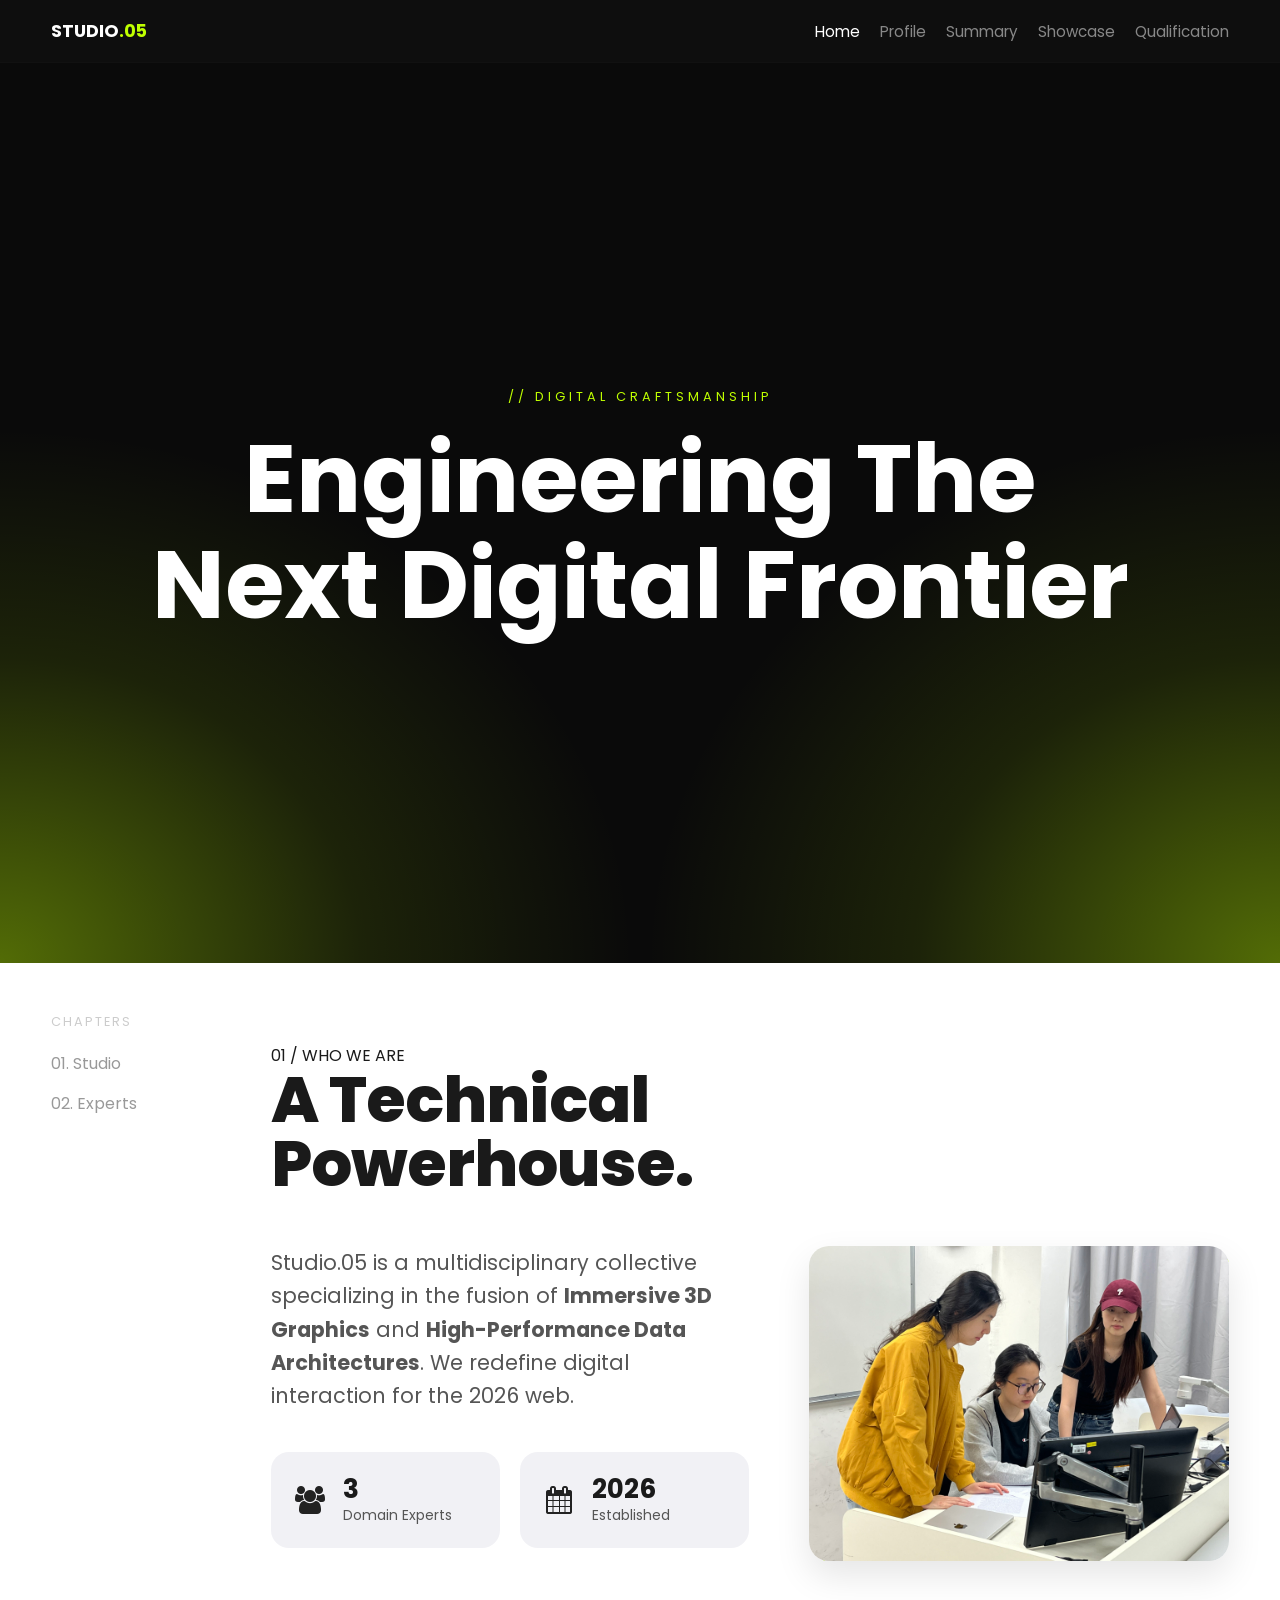
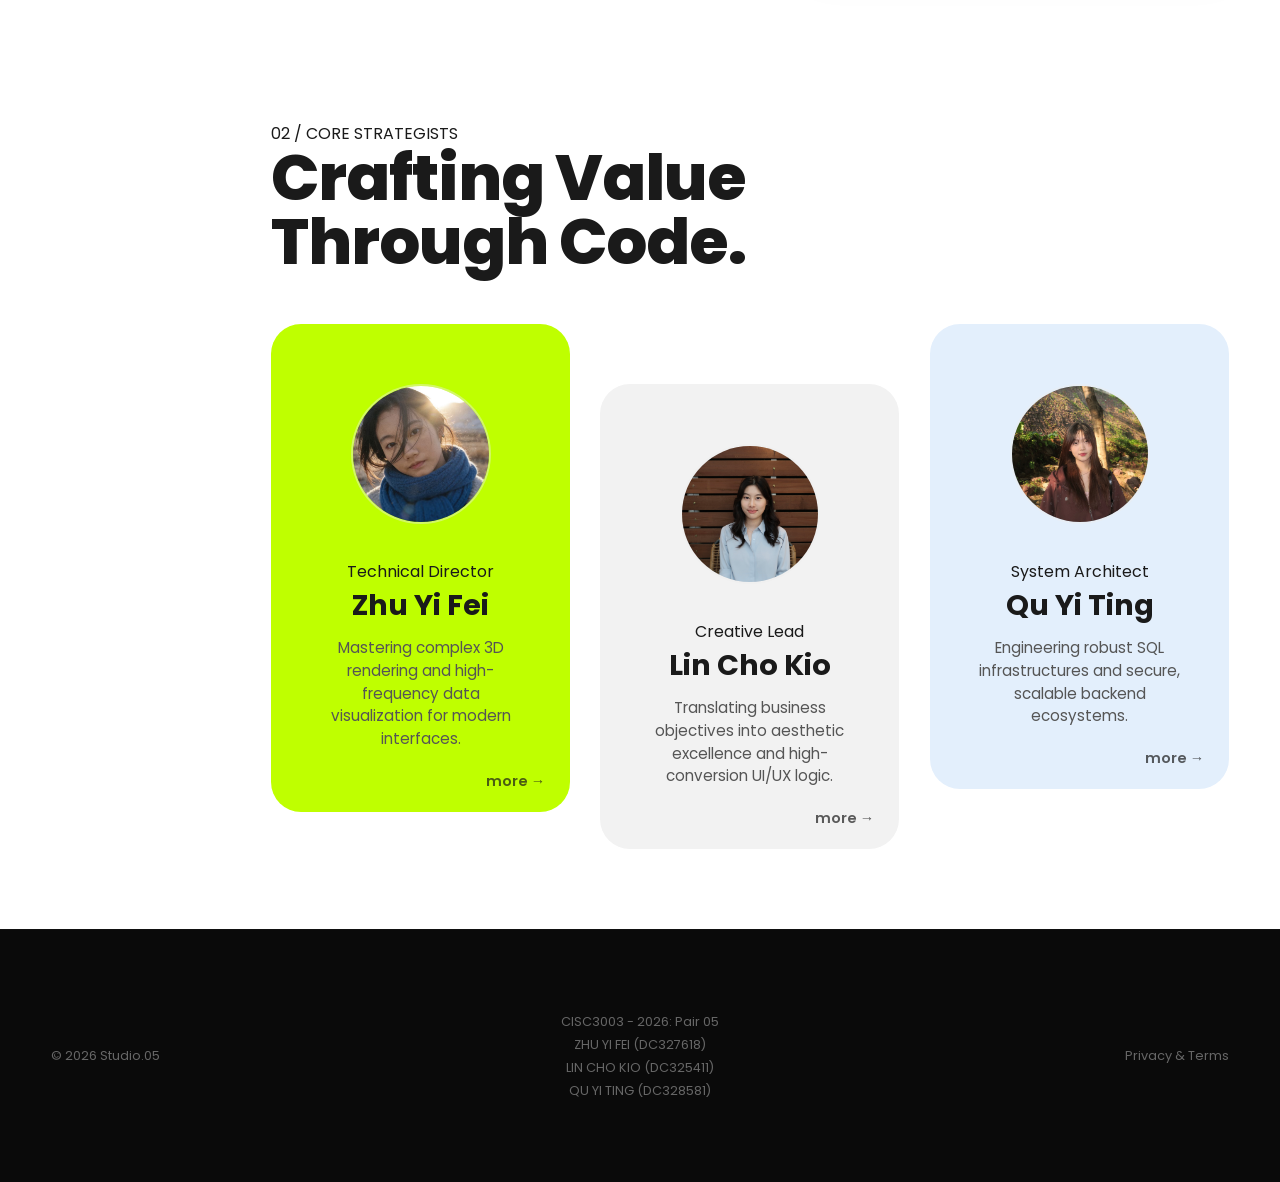
==== index.html @ e357c6e1 "First Commit" ====
<!DOCTYPE html>
<html lang="en">
<head>
    <meta charset="UTF-8">
    <meta name="viewport" content="width=device-width, initial-scale=1.0">
    <title>STUDIO.05 | Elite Web Design & Digital Engineering</title>
    <link rel="stylesheet" href="css/cisc3003-PairAssgn.css">
    <link rel="stylesheet" href="https://cdnjs.cloudflare.com/ajax/libs/font-awesome/4.7.0/css/font-awesome.min.css">
    <link rel="stylesheet" href="https://fonts.googleapis.com/css2?family=Poppins:wght@300;400;600;700&display=swap">

</head>
<body>
    <header class="header">
        <nav class="wrapper navbar">
            <div class="brand">STUDIO<span>.05</span></div>
            <div class="hamburger" id="mobile-menu-btn">
                <span></span>
                <span></span>
                <span></span>
            </div>
            <ul class="nav-links" id="nav-list">
                <li><a href="cisc3003-PairAssgn.html" class="active">Home</a></li>
                <li><a href="cisc3003-PairAssgn-Profile.html">Profile</a></li>
                <li><a href="cisc3003-PairAssgn-Summary.html">Summary</a></li>
                <li><a href="cisc3003-PairAssgn-Showcase.html">Showcase</a></li>
                <li><a href="cisc3003-PairAssgn-Qualification.html">Qualification</a></li>
            </ul>
        </nav>
    </header>

    <main>
        <section class="hero-green">
            <div class="hero-wrapper">
                <span class="tag-line">// DIGITAL CRAFTSMANSHIP</span>
                <h1>Engineering The <br>Next Digital Frontier</h1>
            </div>
        </section>

        <div class="main-layout wrapper">
            <aside class="sidebar">
                <div class="sidebar-sticky">
                    <p class="sidebar-label">CHAPTERS</p>
                    <ul class="nav-wrapper">
                        <div class="track-line">
                            <svg width="100%" height="2" viewBox="0 0 1000 2" preserveAspectRatio="none">
                                <line x1="0" y1="1" x2="1000" y2="1" stroke="#ddd" stroke-width="2" stroke-dasharray="8,8" />
                            </svg>
                        </div>
                        <li><a href="#company">01. Studio</a></li>
                        <li><a href="#partners">02. Experts</a></li>
                    </ul>
                </div>
            </aside>

            <div class="content-area">
                <section id="company" class="section-common reveal">
                    <span class="section-tag reveal-left">01 / WHO WE ARE</span>
                    <h2 class="big-topic-title reveal delay-1">A Technical <br>Powerhouse.</h2>

                    <div class="company-split-content">
                        <div class="company-text-side">
                            <p class="big-text reveal delay-2">
                                Studio.05 is a multidisciplinary collective specializing in the fusion of <strong>Immersive 3D Graphics</strong> and <strong>High-Performance Data Architectures</strong>. We redefine digital interaction for the 2026 web.
                            </p>
                            <div class="home-stats-grid">
                                <div class="home-stat-card reveal delay-2">
                                    <i class="fa fa-users"></i>
                                    <div class="home-stat-text">
                                        <h3>3</h3>
                                        <p>Domain Experts</p>
                                    </div>
                                </div>
                                <div class="home-stat-card reveal delay-3">
                                    <i class="fa fa-calendar"></i>
                                    <div class="home-stat-text">
                                        <h3>2026</h3>
                                        <p>Established</p>
                                    </div>
                                </div>
                            </div>
                        </div>
                        
                        <div class="company-image-side reveal-zoom delay-1">
                            <div class="group-photo-container">
                                <img src="images/TeamPicture1.jpg" alt="Studio.05 Team" class="group-photo">
                                <div class="photo-accent-border"></div>
                            </div>
                        </div>
                    </div>
                </section>

                <section id="partners" class="section-common section-partners">
                    <span class="section-tag reveal-left">02 / CORE STRATEGISTS</span>
                    <h2 class="big-topic-title reveal delay-1">Crafting Value <br>Through Code.</h2>
                    
                    <div class="partners-grid-final">
                        <article class="v5-card accent-green-bg card-zhu reveal delay-1">
                            <img src="images/Partner-ZYF.jpg" class="avatar-circle">
                            <div class="card-info">
                                <span class="card-badge">Technical Director</span>
                                <h3>Zhu Yi Fei</h3>
                                <p>Mastering complex 3D rendering and high-frequency data visualization for modern interfaces.</p>
                                <a href="Individual-ZYF/cisc3003-IndAssgn-home.html" class="more-link">more &rarr;</a>
                            </div>
                        </article>

                        <article class="v5-card grey-card card-lin reveal delay-2">
                            <img src="images/diana.jpg" class="avatar-circle">
                            <div class="card-info">
                                <span class="card-badge">Creative Lead</span>
                                <h3>Lin Cho Kio</h3>
                                <p>Translating business objectives into aesthetic excellence and high-conversion UI/UX logic.</p>
                                <a href="Individual-LCQ/cisc3003-IndAssgn-home.html" class="more-link">more &rarr;</a>
                            </div>
                        </article>

                        <article class="v5-card pale-blue-bg card-qu reveal delay-3">
                            <img src="images/Partner-QYT.jpg" class="avatar-circle">
                            <div class="card-info">
                                <span class="card-badge">System Architect</span>
                                <h3>Qu Yi Ting</h3>
                                <p>Engineering robust SQL infrastructures and secure, scalable backend ecosystems.</p>
                                <a href="Individual-QYT/public/cisc3003-IndAssgn-home.html" class="more-link">more &rarr;</a>
                            </div>
                        </article>
                    </div>
                </section>
            </div>
        </div>

        <footer class="footer-dark">
            <div class="footer-container wrapper">
                <div class="footer-side">© 2026 Studio.05</div>
                <div class="footer-main">
                    CISC3003 - 2026: Pair 05 <br>ZHU YI FEI (DC327618) <br> LIN CHO KIO (DC325411) <br> QU YI TING (DC328581)
                </div>
                <div class="footer-side text-right">Privacy & Terms</div>
            </div>
        </footer>
    </main>

    <script>
        document.addEventListener('DOMContentLoaded', () => {
            // 1. 侧边栏高亮逻辑
            const sections = document.querySelectorAll('section[id]');
            const sidebarLinks = document.querySelectorAll('.sidebar a');

            window.addEventListener('scroll', () => {
                let currentSection = '';
                const scrollPos = window.scrollY + (window.innerHeight / 3);

                sections.forEach(section => {
                    if (scrollPos >= section.offsetTop) {
                        currentSection = section.id;
                    }
                });

                sidebarLinks.forEach(link => {
                    link.classList.remove('active-section');
                    if (link.getAttribute('href') === `#${currentSection}`) {
                        link.classList.add('active-section');
                    }
                });
            });

            // 2. 动效触发逻辑
            const revealObserver = new IntersectionObserver((entries) => {
                entries.forEach(entry => {
                    if (entry.isIntersecting) {
                        entry.target.classList.add('active');
                    }
                });
            }, { 
                threshold: 0.15,
                rootMargin: "0px 0px -50px 0px" 
            });

            // 选取三种动效类型的元素并监听
            const animatedEls = document.querySelectorAll('.reveal, .reveal-left, .reveal-zoom');
            animatedEls.forEach(el => revealObserver.observe(el));
        });

        const menuBtn = document.getElementById('mobile-menu-btn');
        const navList = document.getElementById('nav-list');

        menuBtn.addEventListener('click', () => {
            // 切换菜单显示/隐藏
            navList.classList.toggle('show');
            // 切换汉堡图标动画效果
            menuBtn.classList.toggle('open');
        });

        // 点击菜单项后自动关闭（提升体验）
        document.querySelectorAll('.nav-links a').forEach(link => {
            link.addEventListener('click', () => {
                navList.classList.remove('show');
                menuBtn.classList.remove('open');
            });
        });
    </script>

</body>
</html>
---- css/cisc3003-PairAssgn.css ----
/* ============================================================
   页面通用 CSS
   ============================================================ */

:root {
    --accent-green: #bfff00;
    --dark-bg: #0a0a0a;
    --pale-blue: #e3effc;
    --card-grey: #f2f2f2;
}

html, body {
    width: 100%;
    margin: 0;
    padding: 0;
    overflow-x: hidden; /* 核心：禁止横向溢出 */
    position: relative;
}
* { box-sizing: border-box; margin: 0; padding: 0;max-width: 100% !important; }
body { font-family: 'Poppins', sans-serif; background: #fff; scroll-behavior: smooth; color: #1a1a1a; overflow-x: hidden; }
.wrapper { width: 92%; max-width: 1200px; margin: 0 auto; }

/* 导航栏 */
.header { background: var(--dark-bg); padding: 20px 0; border-bottom: 1px solid #111; position: sticky; top: 0; z-index: 1000;}
.navbar { display: flex; justify-content: space-between; align-items: center; }
.brand { color: #fff; font-weight: 700; font-size: 1.1rem; }
.brand span { color: var(--accent-green); }
.nav-links { display: flex; list-style: none; gap: 20px; }
.nav-links a { color: #888; text-decoration: none; font-size: 0.95rem;}
.nav-links a.active { color: #fff; }
.hamburger {
    display: none;
    cursor: pointer;
    flex-direction: column;
    justify-content: space-between;
    width: 25px;
    height: 18px;
}

.hamburger span {
    display: block;
    height: 3px;
    width: 100%;
    background-color: #333; /* 对应你设计的深色文字 */
    border-radius: 3px;
    transition: all 0.3s ease;
}

/* Hero Section */
.hero-green { height: 100vh; background: var(--dark-bg); color: white; display: flex; align-items: center; justify-content: center;}
.hero-wrapper { width: 95%; max-width: 1500px; text-align: center; }
.hero-green h1 { font-size: clamp(3rem, 8vw, 6rem); font-weight: 700; line-height: 1.1; }
.tag-line { color: var(--accent-green); letter-spacing: 4px; font-size: 0.8rem; margin-bottom: 20px; display: block; }

/* 布局结构 */
.main-layout { display: flex; flex-direction: column; }
@media screen and (max-width: 899px) {
    /* 容器间距调整 */
    .sidebar { 
        order: 2; 
        padding: 50px 0 80px 0; 
        width: 100%; 
        background: transparent;
    }

    /* 侧边栏标题微调 */
    .sidebar-label {
        text-align: center;
        opacity: 0.4;
        margin-bottom: 40px;
        font-size: 0.6rem;
        letter-spacing: 3px;
        color: #ccc;
    }

    /* 导航主容器 */
    .nav-wrapper {
        display: flex;
        justify-content: space-around;
        align-items: center; /* 关键：所有内容垂直居中，锁定在虚线上 */
        position: relative;
        height: 100px; /* 降低高度，更加紧凑 */
        padding: 0 5%;
        list-style: none !important;
        margin: 0;
    }

    /* 直线轨道定位 */
    .track-line {
        position: absolute;
        top: 50%; /* 定位在容器正中心 */
        left: 0;
        width: 100%;
        height: 2px;
        transform: translateY(-50%);
        z-index: 1;
        opacity: 0.6;
        pointer-events: none;
    }

    .track-line svg {
        width: 100%;
        height: 100%;
        display: block;
    }

    /* 列表项布局 */
    .nav-wrapper li {
        position: relative;
        z-index: 5;
        flex: 1;
        display: flex;
        flex-direction: column;
        align-items: center;
        justify-content: center;
    }

    /* 站点圆点：始终在虚线上 */
    .nav-wrapper li::after {
        content: "";
        width: 10px;
        height: 10px;
        background: #CCFF00; /* 荧光黄绿 */
        border-radius: 50%;
        box-shadow: 0 0 12px rgba(204, 255, 0, 0.6);
        position: relative;
        z-index: 10;
        /* 由 flex 居中自动对齐虚线 */
    }

    /* 链接文字：去掉背景，上下错开 */
    .nav-wrapper li a {
        position: absolute;
        font-size: 0.6rem !important;
        font-weight: 800;
        color: #000 !important;
        text-transform: uppercase;
        white-space: nowrap;
        background: transparent !important;
        padding: 0 !important;
        transition: 0.3s ease;
    }

    /* 奇数项文字上移，偶数项文字下移 */
    .nav-wrapper li:nth-child(odd) a {
        transform: translateY(-28px);
    }
    .nav-wrapper li:nth-child(even) a {
        transform: translateY(28px);
    }

    /* Active 状态：颜色高亮，去除边框 */
    .nav-wrapper li a.active-section {
        color: #99CC00 !important; /* 稍微深一点的荧光色保证易读 */
        border: none !important;
    }

    .sidebar-sticky { position: static; }
}

@media (max-width: 767px) {
    /* 1. Header 整体微调 */
    .header {
        padding: 18px 0;
        background: rgba(10, 10, 10, 0.98); /* 极深色背景，带一点透明 */
        backdrop-filter: blur(10px); /* 磨砂玻璃效果，高级感来源 */
    }

    /* 2. 汉堡图标：改为荧光色，增加对比度 */
    .hamburger {
        display: flex;
        z-index: 1001; /* 确保在菜单之上 */
    }
    .hamburger span {
        background-color: var(--accent-green); /* 使用你的主题绿色 */
        height: 2px; /* 细一点更精致 */
        width: 22px;
    }

    /* 3. 导航菜单：全屏/半屏覆盖，风格统一 */
    .nav-links {
        display: flex;
        flex-direction: column;
        justify-content: center; /* 居中排列 */
        align-items: center;
        
        /* 定位逻辑 */
        position: fixed; /* 改为 fixed 锁定全屏 */
        top: 0;
        right: -100%; /* 默认藏在右侧 */
        width: 100%;
        height: 100vh;
        
        background-color: var(--dark-bg); /* 跟 Hero Section 颜色统一 */
        transition: all 0.5s cubic-bezier(0.77, 0.2, 0.05, 1.0); /* 丝滑平移 */
        box-shadow: none;
        z-index: 1000;
        padding: 0;

        visibility: hidden; /* 隐藏时不响应鼠标，也不被截图工具误读 */
        pointer-events: none; /* 彻底禁止点击穿透 */
    }

    /* 激活状态：从右侧划入 */
    .nav-links.show {
        right: 0;
        display: flex !important;

        visibility: visible; /* 显示时恢复可见 */
        pointer-events: auto; /* 显示时恢复点击 */
    }

    /* 4. 菜单文字：加大字号，增加间距 */
    .nav-links li {
        margin: 20px 0;
        opacity: 0;
        transform: translateX(20px);
        transition: 0.4s;
    }

    /* 当菜单显示时，文字产生位移动画 */
    .nav-links.show li {
        opacity: 1;
        transform: translateX(0);
    }

    .nav-links a {
        font-size: 1.8rem !important; /* 加大字号 */
        font-weight: 700;
        letter-spacing: 2px;
        text-transform: uppercase;
        color: #555; /* 默认灰色 */
        transition: 0.3s;
    }

    .nav-links a.active, .nav-links a:hover {
        color: var(--accent-green) !important;
        text-shadow: 0 0 15px rgba(191, 255, 0, 0.4); /* 荧光发光感 */
    }

    /* 5. 汉堡变 X 后的处理 */
    /* 汉堡图标点击后的 X 变形效果 (可选) */
    .hamburger.open span:nth-child(1) {
        transform: translateY(8px) rotate(45deg);
    }
    .hamburger.open span:nth-child(2) {
        opacity: 0;
    }
    .hamburger.open span:nth-child(3) {
        transform: translateY(-8px) rotate(-45deg);
    }

    .hamburger.open span {
        background-color: #fff; /* 变 X 时转为白色，防止在深色背景看不见 */
    }

    .footer-container {
        font-size: 0.5rem; /* 缩小字体 */
    }
    .footer-side {
        flex: 0 0 125px!important; /* 缩小两侧宽度，避免挤爆 */
        font-size: 0.5rem!important; 
    }
    .footer-main {
        font-size: 0.5rem!important;
    }
    .brand { font-size: 0.8rem !important; }
}

    
@media screen and (min-width: 900px) {
    .header {
        padding: 18px 0;
        background: rgba(10, 10, 10, 0.98); /* 极深色背景，带一点透明 */
        backdrop-filter: blur(10px); /* 磨砂玻璃效果，高级感来源 */
    }
    .main-layout { flex-direction: row; }
    .sidebar { flex: 0 0 160px; padding-top: 50px; }
    .content-area { flex: 1; padding-left: 60px; }
    .wave-track { display: none; }
    .track-line { display: none; }
}
.sidebar-sticky { position: sticky; top: 120px; }
.sidebar-label { font-size: 0.8rem; color: #ccc; margin-bottom: 20px; display: block; letter-spacing: 2px; }
/* 统一所有页面侧边栏样式 + 平滑动画（全页面生效） */
.sidebar a,
.profile-nav-links li a,
.qual-nav-links li a,
.summary-page-body .profile-nav-links li a {
    color: #999;
    text-decoration: none;
    font-size: 1rem;
    display: block;
    margin-bottom: 15px;
    transition: 0.3s ease; /* 统一平滑动画 */
    white-space: nowrap !important;   /* 强制不换行 */
    overflow: hidden !important;       /* 隐藏超出部分 */
    text-overflow: ellipsis !important; /* 超出显示 ... */
}

/* 统一所有页面侧边栏悬停效果 */
.sidebar a:hover,
.profile-nav-links li a:hover,
.qual-nav-links li a:hover,
.summary-page-body .profile-nav-links li a:hover {
    color: var(--accent-green);
    padding-left: 10px; /* 悬停左移 */
}/* 侧边栏当前章节自动高亮样式 */
.sidebar a.active-section {
  background: transparent;
  padding: 6px 10px;
  border-radius: 6px;
  color: var(--accent-green) !important;
  font-weight: 600;
}
/* 强制清除所有侧边栏列表小圆点（全页面生效） */
.sidebar ul,
.profile-nav-links,
.qual-nav-links,
.summary-page-body .profile-nav-links {
    list-style: none !important;
}
.sidebar li,
.sidebar li::before,
.profile-nav-links li,
.qual-nav-links li {
    list-style: none !important;
}

/* 通用板块设置 */
.section-common { padding: 80px 0; }
.big-topic-title { font-size: clamp(2.5rem, 5vw, 4rem); font-weight: 800; line-height: 1; margin-bottom: 50px; letter-spacing: -1px; }
.big-text { font-size: 1.3rem; line-height: 1.6; color: #555; max-width: 750px; margin-bottom: 40px; }
img {
    max-width: 100%; /* 图片最大宽度不能超过父元素 */
    height: auto;    /* 保持比例，防止拉伸变形 */
    display: block;  /* 消除图片底部的微小缝隙 */
}
/* ============================================================
   HOME 页面专用 CSS
   ============================================================ */

/* 首页专属卡片逻辑 (保留) */

.partners-grid-final { 
    display: flex; 
    flex-direction: column; 
    gap: 30px; 
}

/* 卡片布局调整 */
.v5-card { 
    border-radius: 30px; 
    padding: 60px 35px 20px;
    display: flex; 
    flex-direction: column; 
    align-items: center; 
    text-align: center; 
    position: relative; 
    transition: 0.4s ease; 
}

/* 让信息区域撑开多余空间 */
.card-info {
    flex-grow: 1;
    display: flex;
    flex-direction: column;
    align-items: center;
    width: 100%;
}

/* 新增：more 链接样式 */
.more-link {
    /* 核心定位逻辑 */
    margin-top: auto;      /* 自动推到底部 */
    align-self: flex-end; /* 靠右对齐 */
    
    /* 视觉样式 */
    text-decoration: none;
    font-size: 0.9rem;
    font-weight: 600;
    color: inherit;
    opacity: 0.7;
    margin-right: -10px; /* 稍微向外偏移，视觉上更靠右下 */
    padding-top: 20px;   /* 与上方文字保持间距 */
    transition: opacity 0.3s;
}

.more-link:hover {
    opacity: 1;
}


.avatar-circle { width: 140px; height: 140px; min-width: 140px; background: rgba(0,0,0,0.05); border-radius: 50%; margin-bottom: 35px; display: flex; align-items: center; justify-content: center; font-size: 0.7rem; color: rgba(0,0,0,0.2); font-weight: 700; border: 2px solid rgba(255,255,255,0.4); flex-shrink: 0;  object-fit: cover;object-position: center;overflow: hidden; }
.card-info h3 { font-size: 1.8rem; margin-bottom: 10px; font-weight: 700; }
.card-info p { font-size: 0.95rem; color: #555; line-height: 1.5; padding: 0 10px; }
.accent-green-bg { background-color: var(--accent-green); }
.grey-card { background-color: var(--card-grey); }
.pale-blue-bg { background-color: var(--pale-blue); }

/* 黑色 Footer */
.footer-dark { background: var(--dark-bg); padding: 80px 0; color: #666; border-top: 1px solid #111; }
.footer-container { display: flex; justify-content: space-between; align-items: center; font-size: 0.75rem; }
.footer-main { flex: 1; text-align: center; line-height: 1.8; font-size: 0.8rem;}
.footer-side { flex: 0 0 150px; font-size: 0.8rem; }
.text-right { text-align: right; }



/* --- Company Section: 标题下方左右分割布局 --- */
.company-split-content {
    display: flex;
    align-items: flex-start; /* 顶部对齐 */
    gap: 60px;               /* 左右间距 */
    margin-top: 30px;        /* 与标题的间距 */
}

/* 左侧文字与数据 */
.company-text-side {
    flex: 1; 
}

.company-text-side .big-text {
    margin-bottom: 40px;    /* 简介与数据之间的间距 */
    line-height: 1.6;
}

/* 右侧图片容器 */
.company-image-side {
    flex: 0 1 420px; 
    min-width: 0; /* 关键：防止 flex 子元素溢出 */
    width: 100%;  /* 配合 max-width 使用 */
}

.group-photo-container {
    position: relative;
    width: 100%;
    border-radius: 20px;
    overflow: hidden;
    box-shadow: 0 15px 35px rgba(0,0,0,0.1);
}

.group-photo {
    width: 100%;
    height: auto;
    display: block;
    transition: transform 0.5s ease;
}

.group-photo-container:hover .group-photo {
    transform: scale(1.05);
}

/* 绿色装饰边框 */
.photo-accent-border {
    position: absolute;
    top: 12px;
    right: -12px;
    width: 100%;
    height: 100%;
    border: 2px solid var(--accent-green);
    border-radius: 20px;
    z-index: -1;
}

@media screen and (min-width: 900px) {
    .partners-grid-final { 
        display: grid; 
        grid-template-columns: repeat(3, 1fr); 
        align-items: start; /* 恢复顶部对齐，允许 margin-top 生效 */
        /* gap: 30px;  */
    }

    /* 左右两边的卡片 */
    .card-zhu, .card-qu { 
        min-height: 450px; /* 最小高度，内容多时会自动撑开 */
        margin-top: 0; 
    }

    /* 中间的卡片：保持下沉错位 */
    .card-lin { 
        min-height: 450px; 
        margin-top: 60px; /* 营造交错感 */
    }

    .content-area { 
        flex: 1; 
        padding-left: 60px;
        min-width: 0 !important; /* 强制允许内容区收缩，不撑开父级 */
    }
}

/* 响应式适配 */
@media (max-width: 899px) {
    .company-split-content {
        flex-direction: column;
    }
    .company-image-side {
        flex: 1;
        width: 100%;
        max-width: 500px; /* 移动端限制最大宽度并居中 */
        margin: 0 auto;
    }
    .photo-accent-border {
        display: none;
    }
}

/* ============================================================
   PROFILE 页面专用核心样式
   ============================================================ */

/* --- 1. 布局基础与通用间距 --- */
.profile-page-body .section-common {
    padding: 100px 0;
}

/* --- 2. 灰色背景板块 (Career Aspirations) --- */
.profile-page-body .profile-section-grey {
    background-color: #f9f9f9;
    padding: 80px 40px;
    border-radius: 40px;
    margin: 40px 0;
    position: relative;
}

/* 确保深色板块内的 Section Tag 变成亮绿色或白色 */
.profile-page-body .profile-section-dark .section-tag {
    color: var(--accent-green); /* 或者使用 #ffffff */
    opacity: 0.9;
}

/* 如果标题没有变白，也可以在这里统一强制设置 */
.profile-page-body .profile-section-dark .big-topic-title {
    color: #ffffff !important;
}

/* --- 3. 爱好板块 (Hobbies) --- */
.profile-page-body .hobbies-flex {
    display: flex;
    gap: 20px;
    flex-wrap: wrap;
    margin-top: 40px;
}

.profile-page-body .hobby-card {
    background: #fff;
    border: 1px solid #eee;
    padding: 40px 30px;
    border-radius: 24px;
    flex: 1;
    min-width: 250px;
    transition: all 0.4s cubic-bezier(0.165, 0.84, 0.44, 1);
}

.profile-page-body .hobby-card:hover {
    border-color: var(--accent-green);
    transform: translateY(-8px);
    box-shadow: 0 15px 35px rgba(0,0,0,0.06);
}

.profile-page-body .hobby-card i {
    font-size: 2.2rem;
    color: var(--accent-green);
    margin-bottom: 25px;
    display: block;
}

.profile-page-body .hobby-card h4 {
    font-size: 1.25rem;
    margin-bottom: 12px;
    color: #111;
}

.profile-page-body .hobby-card p {
    font-size: 0.9rem;
    color: #777;
    line-height: 1.6;
}

/* --- 4. 深色博客板块 (Blog Posts) --- */
.profile-page-body .profile-section-dark {
    background: var(--dark-bg);
    padding: 90px 60px;
    border-radius: 40px;
    margin: 60px 0;
}

.blog-grid-container {
    display: grid;
    grid-template-columns: repeat(2, 1fr);
    gap: 25px;
    margin-top: 40px;
}

.profile-page-body .profile-blog-box {
    background: rgba(255, 255, 255, 0.04);
    padding: 40px;
    border-radius: 24px;
    border-left: 4px solid var(--accent-green);
    transition: background 0.3s ease;
}

.profile-page-body .profile-blog-box:hover {
    background: rgba(255, 255, 255, 0.08);
}

.blog-category {
    color: var(--accent-green);
    font-size: 0.75rem;
    font-weight: 700;
    letter-spacing: 2px;
    text-transform: uppercase;
    display: block;
    margin-bottom: 15px;
}

.profile-page-body .profile-blog-box h3 {
    color: #fff;
    font-size: 1.4rem;
    margin-bottom: 15px;
}

.profile-page-body .profile-blog-box p {
    color: #aaa;
    font-size: 0.95rem;
    line-height: 1.7;
}

.profile-page-body .blog-date {
    color: #444;
    display: block;
    margin-top: 25px;
    font-size: 0.85rem;
    font-weight: 500;
}
/* 联系卡片链接美化：无蓝色、无下划线、统一风格 */
.contact-member-card a {
  color: inherit !important;       /* 继承文字颜色，不显示蓝色 */
  text-decoration: none !important; /* 永远没有下划线 */
  font-weight: 400;
  transition: color 0.2s ease;

  /* 超长自动省略，避免溢出 */
  display: inline-block;
  max-width: 200px;
  white-space: nowrap;
  overflow: hidden;
  text-overflow: ellipsis;
}

/* 悬停效果：变主题绿色 */
.contact-member-card a:hover {
  color: var(--accent-green) !important;
}
/* --- 5. 联系板块网格 (Contact Information) --- */
.profile-page-body .contact-highlight {
    padding: 80px 60px;
    background: var(--pale-blue);
    border-radius: 40px;
}

.contact-grid {
    display: grid;
    grid-template-columns: repeat(3, 1fr);
    gap: 30px;
    margin: 50px 0 20px;
}

.contact-member-card {
    background: rgba(255, 255, 255, 0.7);
    padding: 30px;
    border-radius: 24px;
    transition: all 0.3s ease;
}

.contact-member-card:hover {
    background: #fff;
    transform: translateY(-5px);
    box-shadow: 0 10px 25px rgba(0,0,0,0.05);
}

.contact-member-card h5 {
    font-size: 1.2rem;
    margin-bottom: 18px;
    color: var(--dark-bg);
    font-weight: 600;
}

.contact-member-card p {
    font-size: 0.88rem;
    margin: 10px 0;
    color: #555;
    display: flex;
    align-items: center;
    gap: 10px;
}

.contact-member-card i {
    width: 18px;
    color: var(--accent-green);
    font-size: 1rem;
}

/* --- 6. 响应式适配 --- */
@media (max-width: 1100px) {
    .contact-grid {
        grid-template-columns: repeat(2, 1fr);
    }
}

@media (max-width: 850px) {
    .contact-grid, 
    .blog-grid-container {
        grid-template-columns: 1fr;
    }
    
    .profile-page-body .profile-section-dark, 
    .profile-page-body .profile-section-grey,
    .profile-page-body .contact-highlight {
        border-radius: 20px;
        padding: 60px 25px;
    }

    .profile-page-body .hobby-card {
        padding: 30px 20px;
    }
}
/* ============================================================
   SUMMARY PAGE SPECIALIZED STYLES
   ============================================================ */

/* 1. 白色卡片：业务目标 */
.summary-page-body .summary-card-white {
    background: #fff;
    padding: 80px 50px;
    border-radius: 40px;
    box-shadow: 0 20px 60px rgba(0,0,0,0.03);
    margin-bottom: 60px;
}
.summary-page-body .summary-content-flex {
    display: flex; 
    align-items: flex-start; 
    gap: 40px;
}
.summary-page-body .target-icon {
    font-size: 3.5rem; 
    color: var(--accent-green); 
    padding-top: 10px;
    animation: float 3s ease-in-out infinite;
}

/* 2. 深色卡片：专业承诺与磨砂效果 */
.summary-page-body .summary-section-dark {
    background: var(--dark-bg);
    padding: 100px 60px;
    border-radius: 40px;
    margin-bottom: 60px;
    position: relative;
    overflow: hidden;
}
.summary-page-body .summary-glass-box {
    background: rgba(255, 255, 255, 0.03);
    backdrop-filter: blur(15px);
    padding: 50px 40px;
    border-radius: 30px;
    border: 1px solid rgba(255, 255, 255, 0.08);
    color: #aaa;
    position: relative;
    margin-top: 40px;
}
.summary-page-body .status-badge {
    position: absolute; 
    top: -18px; 
    right: 40px;
    background: var(--accent-green); 
    color: #000;
    padding: 8px 20px; 
    border-radius: 30px; 
    font-weight: 700; 
    font-size: 0.75rem;
    text-transform: uppercase;
    letter-spacing: 1px;
    box-shadow: 0 10px 20px rgba(191, 255, 0, 0.2);
}
.commitment-grid i {
    margin-right: 8px;
}

/* 3. 淡蓝板块：未来方向与时间轴 */
.summary-page-body .summary-section-pale {
    background: var(--pale-blue);
    padding: 80px 50px 120px 50px;
    border-radius: 40px;
    margin-bottom: 100px;
}
.summary-page-body .roadmap-line {
    display: flex; 
    align-items: center; 
    gap: 0; 
    margin-top: 60px;
    padding: 0 20px;
}
.summary-page-body .dot {
    width: 60px; 
    height: 60px; 
    border-radius: 50%; 
    background: #fff;
    display: flex; 
    align-items: center; 
    justify-content: center; 
    font-size: 0.8rem; 
    font-weight: 700;
    flex-shrink: 0;
    box-shadow: 0 5px 15px rgba(0,0,0,0.05);
}
.summary-page-body .dot.active { 
    background: var(--accent-green); 
    transform: scale(1.15);
    box-shadow: 0 10px 25px rgba(191, 255, 0, 0.3);
}
.summary-page-body .line { 
    flex: 1; 
    height: 2px; 
    background: rgba(0,0,0,0.08); 
}

/* 深色背景内标签高亮 */
#commitments .section-tag {
    color: var(--accent-green) !important;
}

/* 浮动动画 */
@keyframes float {
    0%, 100% { transform: translateY(0); }
    50% { transform: translateY(-15px); }
}

/* 响应式适配 */
@media (max-width: 1000px) {
    .commitment-grid { grid-template-columns: 1fr !important; gap: 40px; }
    .summary-page-body .summary-content-flex { flex-direction: column; gap: 20px; }
}
@media (max-width: 600px) {
    .summary-page-body .summary-section-dark, 
    .summary-page-body .summary-section-pale {
        padding: 60px 25px;
        border-radius: 24px;
    }
}


/* ============================================================
   SHOWCASE PAGE ENHANCEMENTS
   ============================================================ */

/* Hero 描述与高亮 */
.showcase-page-body .hero-description {
    max-width: 850px;
    margin-top: 25px;
    font-size: 1.05rem;
    line-height: 1.7;
    color: #555;
}
.showcase-page-body .hero-description span {
    color: #111;
    font-weight: 600;
}

/* Section 1: Project Grid */
.showcase-page-body .showcase-grid {
    display: grid; grid-template-columns: repeat(2, 1fr); gap: 20px; margin-top: 40px;
}
.showcase-page-body .showcase-item {
    height: 300px; background: #f1f1f1; border-radius: 24px;
    position: relative; overflow: hidden; transition: 0.6s cubic-bezier(0.2, 1, 0.3, 1);
}
.showcase-page-body .showcase-item.tall { grid-row: span 2; height: 620px; }
.showcase-page-body .item-overlay {
    position: absolute; bottom: 0; left: 0; width: 100%; padding: 40px;
    background: linear-gradient(transparent, rgba(0,0,0,0.8)); color: #fff;
    opacity: 0; transform: translateY(20px); transition: 0.4s;
}
.showcase-page-body .showcase-item:hover .item-overlay { opacity: 1; transform: translateY(0); }
.showcase-item {
    color: inherit; /* 继承原本的文字颜色 */

    /* 1. 基础容器设置 */
    display: block;
    text-decoration: none;
    height: 300px;
    border-radius: 24px;
    position: relative;
    overflow: hidden;
    
    /* 2. 背景图核心对齐 (关键！) */
    background-size: cover !important;      /* 必须填满容器 */
    background-position: center !important; /* 必须居中 */
    background-repeat: no-repeat !important;
}

/* Section 2: Accomplishments (Compact) */
.showcase-page-body .showcase-bg-grey {
    padding: 60px 40px; background: #f8f9fa; border-radius: 40px; margin: 40px 0;
}
.stat-grid {
    display: grid; grid-template-columns: repeat(4, 1fr); gap: 15px; margin-top: 40px;
}
.stat-card {
    background: #fff; padding: 25px 20px; border-radius: 18px; text-align: center; transition: 0.3s;
}
.stat-card i { font-size: 1.5rem; color: #333; margin-bottom: 15px; display: block; }
.stat-num { font-size: 2.2rem; font-weight: 700; color: #111; margin-bottom: 5px; }
.stat-card p { font-size: 0.85rem; color: #888; line-height: 1.4; }
/* --- Pricing Section 容器 --- */
.showcase-page-body .showcase-bg-dark {
    background: #111; /* 稍浅的黑色，增加层次感 */
    padding: 100px 60px;
    border-radius: 40px;
    margin-bottom: 60px;
}

.pricing-grid {
    display: grid;
    grid-template-columns: repeat(3, 1fr); /* 三列等宽排版 */
    gap: 25px;
    margin-top: 50px;
}

/* --- 定价卡片基础样式 --- */
.pricing-card {
    background: #fff; /* 默认卡片为白色 */
    padding: 40px 30px;
    border-radius: 20px;
    color: #333;
    display: flex;
    flex-direction: column;
    transition: 0.4s ease;
}

/* 模拟中间卡片的高亮黑底样式 */
.pricing-card.active {
    background: #000;
    color: #fff;
    transform: scale(1.03); /* 稍微放大一点 */
    box-shadow: 0 20px 40px rgba(0,0,0,0.5);
    border: 1px solid rgba(255,255,255,0.1);
}

/* --- 卡片元素 --- */
.plan-badge {
    display: inline-block;
    padding: 6px 15px;
    background: #ff7f50; /* 珊瑚色标签 */
    color: #fff;
    border-radius: 50px;
    font-size: 0.75rem;
    font-weight: 600;
    width: fit-content;
    margin-bottom: 20px;
}

.pricing-card.active .plan-badge {
    background: #fff;
    color: #000;
}

.plan-price {
    font-size: 3rem;
    font-weight: 700;
    margin-bottom: 15px;
}

.plan-price span {
    font-size: 1rem;
    color: #888;
    font-weight: 400;
}

.plan-target {
    font-size: 0.9rem;
    line-height: 1.5;
    color: #666;
    margin-bottom: 30px;
}

.pricing-card.active .plan-target {
    color: #ccc;
}

/* --- 功能列表 --- */
.feature-list h5 {
    font-size: 1.1rem;
    margin-bottom: 20px;
    border-top: 1px solid #eee;
    padding-top: 25px;
}

.pricing-card.active .feature-list h5 {
    border-color: rgba(255,255,255,0.1);
}

.feature-list ul {
    list-style: none;
    padding: 0;
}

.feature-list li {
    font-size: 0.85rem;
    margin-bottom: 15px;
    display: flex;
    align-items: center;
    gap: 10px;
}

/* 勾选和不包含的颜色区分 */
.feature-list li.check i {
    color: #ff7f50;
}

.feature-list li.cross {
    opacity: 0.5;
}

/* --- 响应式 --- */
@media (max-width: 1100px) {
    .pricing-grid {
        grid-template-columns: 1fr; /* 小屏幕变成垂直堆叠 */
    }
    .pricing-card.active {
        transform: none;
    }
}
/* Responsive */
@media (max-width: 1100px) { .stat-grid { grid-template-columns: repeat(2, 1fr); } }
@media (max-width: 800px) { 
    .services-offer-grid, .showcase-grid, .stat-grid { grid-template-columns: 1fr; }
    .showcase-page-body .showcase-bg-dark { padding: 60px 30px; }
}
@media screen and (max-width: 400px) {
    /* 1. 强制网格为单列 */
    .showcase-page-body .showcase-grid {
        grid-template-columns: 1fr;
        gap: 20px;
    }

    /* 2. 统一所有项目的高度 */
    .showcase-page-body .showcase-item {
        height: 280px; /* 你可以根据视觉需要调整这个数值，比如 250px 或 300px */
    }

    /* 3. 关键：重置 tall 块，使其不再跨行，并强制其高度与其他块一致 */
    .showcase-page-body .showcase-item.tall {
        grid-row: span 1; /* 取消原本的跨两行设置 */
        height: 280px;    /* 必须与普通 item 高度保持一致 */
    }
    
    /* 4. 优化移动端文字间距（可选） */
    .showcase-page-body .item-overlay {
        padding: 25px;
    }
    
    .showcase-page-body .item-overlay h3 {
        font-size: 1.4rem;
    }
}

/* ============================================================
   SECTION D: QUALIFICATIONS ONLY (不影响 Home & Profile)
   ============================================================ */

/* 2. 浅灰色经验板块 */
.qualification-page-body .qual-bg-grey {
    background: #f8f8f8;
    padding: 80px 40px;
    border-radius: 40px;
    margin: 40px 0;
}
.qualification-page-body .exp-timeline { margin-top: 40px; }
.qualification-page-body .exp-row {
    display: flex; gap: 30px; margin-bottom: 50px;
    border-left: 3px solid var(--accent-green); padding-left: 30px;
}
.qualification-page-body .exp-time {
    font-weight: 700; color: #111; min-width: 100px; font-size: 0.9rem; padding-top: 5px;
}
.qualification-page-body .exp-content h4 { font-size: 1.4rem; margin-bottom: 10px; }
.qualification-page-body .exp-content p { color: #666; line-height: 1.6; }


/* 1. 基础容器与布局 */
.award-header-center { 
    margin-bottom: 50px; 
    text-align: left; 
}

.award-flex-container {
    display: flex;
    gap: 40px;
    align-items: flex-start;
    margin-bottom: 60px;
}

.award-visual-box {
    flex: 1;
    border-radius: 24px;
    overflow: hidden;
    height: 520px;
    background: #f0f0f0;
    box-shadow: 0 10px 30px rgba(0,0,0,0.05);
}

.award-img { 
    width: 100%; 
    height: 100%; 
    object-fit: cover;
}

/* 2. 奖项列表 */
.award-list {
    flex: 1.3;
    display: flex;
    flex-direction: column;
}

/* 单个条目基础样式 */
.award-item {
    display: flex;
    padding: 25px 20px;
    border-top: 1px solid #eeeeee;
    /* 关键：增加平滑过渡时间，让高亮看起来更优雅 */
    transition: all 0.4s cubic-bezier(0.25, 0.8, 0.25, 1);
    cursor: pointer;
    position: relative;
    background-color: transparent;
}

.award-item:last-child {
    border-bottom: 1px solid #eeeeee;
}

/* 3. 【核心修改】鼠标经过（Hover）时的高亮样式 */
/* 取代了之前的 .active-award */
.award-item:hover {
    background: #3d3d4d !important; /* 深蓝灰色背景 */
    border-radius: 12px;
    transform: translateX(10px); /* 鼠标经过时轻微向右滑动 */
    box-shadow: 0 8px 20px rgba(0,0,0,0.15);
    border-top-color: transparent; /* 隐藏分割线 */
    margin: 2px 0;
    z-index: 10;
}

/* 4. 鼠标经过时内部文字变色 */
.award-item:hover .award-num,
.award-item:hover .award-date,
.award-item:hover .award-giver,
.award-item:hover .award-name {
    color: #ffffff !important; /* 文字切换为白色 */
}

/* 5. 文字基础颜色与排版 */
.award-num {
    font-size: 0.9rem;
    color: #bbb;
    width: 45px;
    font-weight: 500;
    transition: color 0.3s;
}

.award-info { flex: 1; }

.award-meta {
    display: flex;
    justify-content: space-between;
    margin-bottom: 5px;
}

.award-date, .award-giver { 
    font-size: 0.8rem; 
    color: #999; 
    transition: color 0.3s;
}

.award-name { 
    font-size: 1.3rem; 
    font-weight: 600; 
    color: #111; 
    margin: 0;
    transition: color 0.3s;
}

/* 6. 响应式适配 */
@media (max-width: 1024px) {
    .award-flex-container { flex-direction: column; }
    .award-visual-box { width: 100%; height: 350px; }
}

/* 4. 深色服务板块 (高对比度创意) */
.qualification-page-body .qual-bg-dark {
    background: var(--dark-bg);
    padding: 100px 50px; border-radius: 40px; margin: 60px 0;
}
.qualification-page-body .service-grid {
    display: grid; grid-template-columns: repeat(2, 1fr); gap: 25px; margin-top: 40px;
}
.qualification-page-body .service-item {
    background: rgba(255,255,255,0.05);
    padding: 45px; border-radius: 25px;
    border: 1px solid rgba(255,255,255,0.1);
    transition: 0.4s cubic-bezier(0.175, 0.885, 0.32, 1.275);
}
.qualification-page-body .service-item h4 { color: var(--accent-green); margin-bottom: 15px; font-size: 1.3rem; }
.qualification-page-body .service-item p { color: #888; font-size: 0.95rem; line-height: 1.6; }

/* 创意悬停：背景变绿，文字变黑 */
.qualification-page-body .service-item:hover {
    background: var(--accent-green);
    transform: scale(1.02);
}
.qualification-page-body .service-item:hover h4,
.qualification-page-body .service-item:hover p {
    color: #000;
}
#services .section-tag {
  color: var(--accent-green) !important;
}

/* 响应式适配 */
@media (max-width: 850px) {
    .qualification-page-body .qual-awards-grid,
    .qualification-page-body .service-grid { grid-template-columns: 1fr; }
    .qualification-page-body .exp-row { flex-direction: column; gap: 10px; }
    .qualification-page-body .qual-bg-dark,
    .qualification-page-body .qual-bg-grey { border-radius: 40px; padding: 60px 20px; }
}
/* ============================================================
   HOME PAGE 專用統計卡片（不會影響任何其他頁面）
   ============================================================ */
.home-stats-grid {
  display: flex;
  gap: 20px;
  margin-top: 30px;
  width: 100%;
}

.home-stat-card {
  flex: 1;
  display: flex;
  align-items: center;
  gap: 18px;
  background: #f1f1f5; /* 灰色背景 */
  padding: 22px 24px;
  border-radius: 18px;
}

.home-stat-card i {
  font-size: 28px;
  color: #222;
  width: 30px;
  text-align: center;
}

.home-stat-text {
  display: flex;
  flex-direction: column;
}

.home-stat-text h3 {
  font-size: 26px;
  font-weight: 700;
  margin: 0;
  line-height: 1.2;
}

.home-stat-text p {
  font-size: 14px;
  margin: 0;
  color: #555;
}

/* 手機版自動變直排 */
@media (max-width: 900px) {
  .home-stats-grid {
    flex-direction: column;
  }
}
.home-stat-card {
  transition: all 0.3s ease;
}

.home-stat-card:hover {
  transform: translateY(-4px);
  box-shadow: 0 8px 20px rgba(0, 0, 0, 0.08);
  background: #f7f7fb;
}


/* --- 动效核心库 --- */

/* 初始状态：隐藏且向下偏移 */
/* --- 保持你原有的逻辑不变 --- */
.reveal {
    opacity: 0;
    transform: translateY(40px);
    transition: all 1s cubic-bezier(0.16, 1, 0.3, 1);
    will-change: transform, opacity;
}
.reveal.active {
    opacity: 1;
    transform: translateY(0);
}

/* --- 增加微调变体：侧向滑入 (用于 Section Tag) --- */
.reveal-left {
    opacity: 0;
    transform: translateX(-30px); /* 改为横向偏移 */
    transition: all 1s cubic-bezier(0.16, 1, 0.3, 1);
}
.reveal-left.active {
    opacity: 1;
    transform: translateX(0);
}

/* --- 增加微调变体：轻微缩放 (用于兴趣卡片) --- */
.reveal-zoom {
    opacity: 0;
    transform: scale(0.92); /* 改为缩放偏移 */
    transition: all 1s cubic-bezier(0.16, 1, 0.3, 1);
}

.reveal-zoom.active {
    opacity: 1;
    transform: scale(1);
}

/* 阶梯延迟 (你可以多写几个以备不时之需) */
.delay-1 { transition-delay: 0.1s !important; }
.delay-2 { transition-delay: 0.2s !important; }
.delay-3 { transition-delay: 0.3s !important; }
.delay-4 { transition-delay: 0.4s !important; }
.delay-5 { transition-delay: 0.5s !important; }

/* 专门针对 Hero 的入场动画 (保持原样) */
.hero-wrapper h1, 
.hero-wrapper .tag-line {
    opacity: 0;
    animation: heroFadeUp 1.2s cubic-bezier(0.16, 1, 0.3, 1) forwards;
}
.hero-wrapper .tag-line { animation-delay: 0.2s; }
.hero-wrapper h1 { animation-delay: 0.4s; }

@keyframes heroFadeUp {
    from { opacity: 0; transform: translateY(30px); }
    to { opacity: 1; transform: translateY(0); }
}
/* ============================================================
   仅Hero区域左右下角渐变绿色光晕
   ============================================================ */
.hero-green {
  position: relative;
  overflow: hidden;
}

/* 左下角光晕 */
.hero-green::before {
  content: "";
  position: absolute;
  left: 0;
  bottom: 0;
  width: 50%;
  height: 60%;
  background: radial-gradient(
    ellipse at bottom left,
    rgba(191, 255, 0, 0.4) 0%,
    rgba(191, 255, 0, 0.1) 40%,
    transparent 70%
  );
  z-index: 0;
  pointer-events: none;
}

/* 右下角光晕 */
.hero-green::after {
  content: "";
  position: absolute;
  right: 0;
  bottom: 0;
  width: 50%;
  height: 60%;
  background: radial-gradient(
    ellipse at bottom right,
    rgba(191, 255, 0, 0.4) 0%,
    rgba(191, 255, 0, 0.1) 40%,
    transparent 70%
  );
  z-index: 0;
  pointer-events: none;
}

/* 确保Hero内容在光晕上层 */
.hero-wrapper {
  position: relative;
  z-index: 1;
}

/* 路线图整体容器，确保溢出不可见（可选） */
.roadmap-line {
    display: flex;
    align-items: center;
    overflow: hidden; 
}

/* 线条的“生长”初始状态 */
.roadmap-line .line {
    display: inline-block;
    height: 2px; /* 保持你原有的高度 */
    background-color: #ddd; /* 保持你原有的颜色 */
    width: 100px; /* 保持你原有的宽度 */
    transform: scaleX(0); /* 初始宽度为 0 */
    transform-origin: left; /* 关键：从左侧开始生长 */
    transition: transform 1s cubic-bezier(0.4, 0, 0.2, 1);
}

/* 圆点的“浮现”初始状态 */
.roadmap-line .dot {
    opacity: 0;
    transform: scale(0);
    transition: all 0.5s ease;
}

/* 当父级 section 被激活 (.active) 时触发 */
.reveal.active .roadmap-line .line {
    transform: scaleX(1); /* 伸展到原始宽度 */
}

.reveal.active .roadmap-line .dot {
    opacity: 1;
    transform: scale(1);
}

/* 设置依次出现的延迟，模拟“生长过圆点”的视觉感 */
/* 第1个点 */
.roadmap-line .dot:nth-child(1) { transition-delay: 0.2s; }
/* 第1根线 */
.roadmap-line .line:nth-child(2) { transition-delay: 0.4s; }
/* 第2个点 */
.roadmap-line .dot:nth-child(3) { transition-delay: 0.8s; }
/* 第2根线 */
.roadmap-line .line:nth-child(4) { transition-delay: 1.0s; }
/* 第3个点 (2026) */
.roadmap-line .dot:nth-child(5) { transition-delay: 1.4s; }
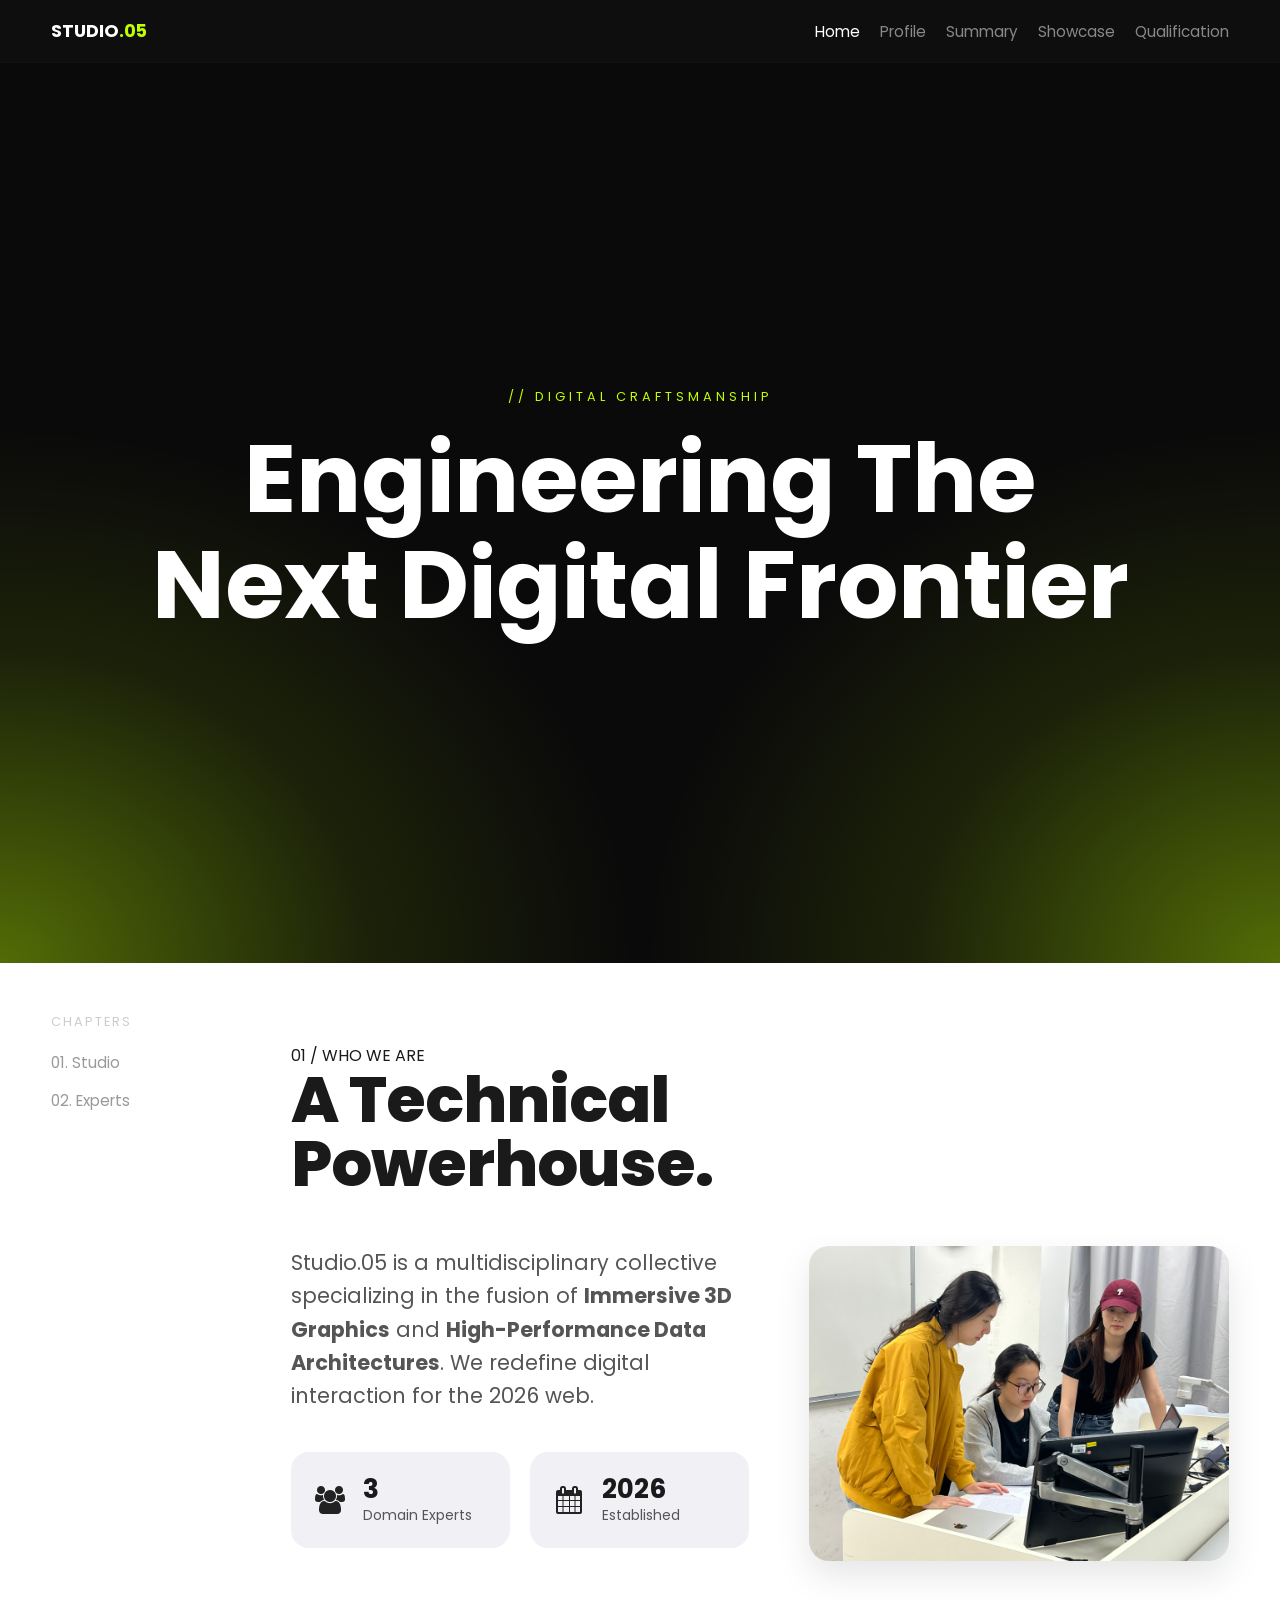
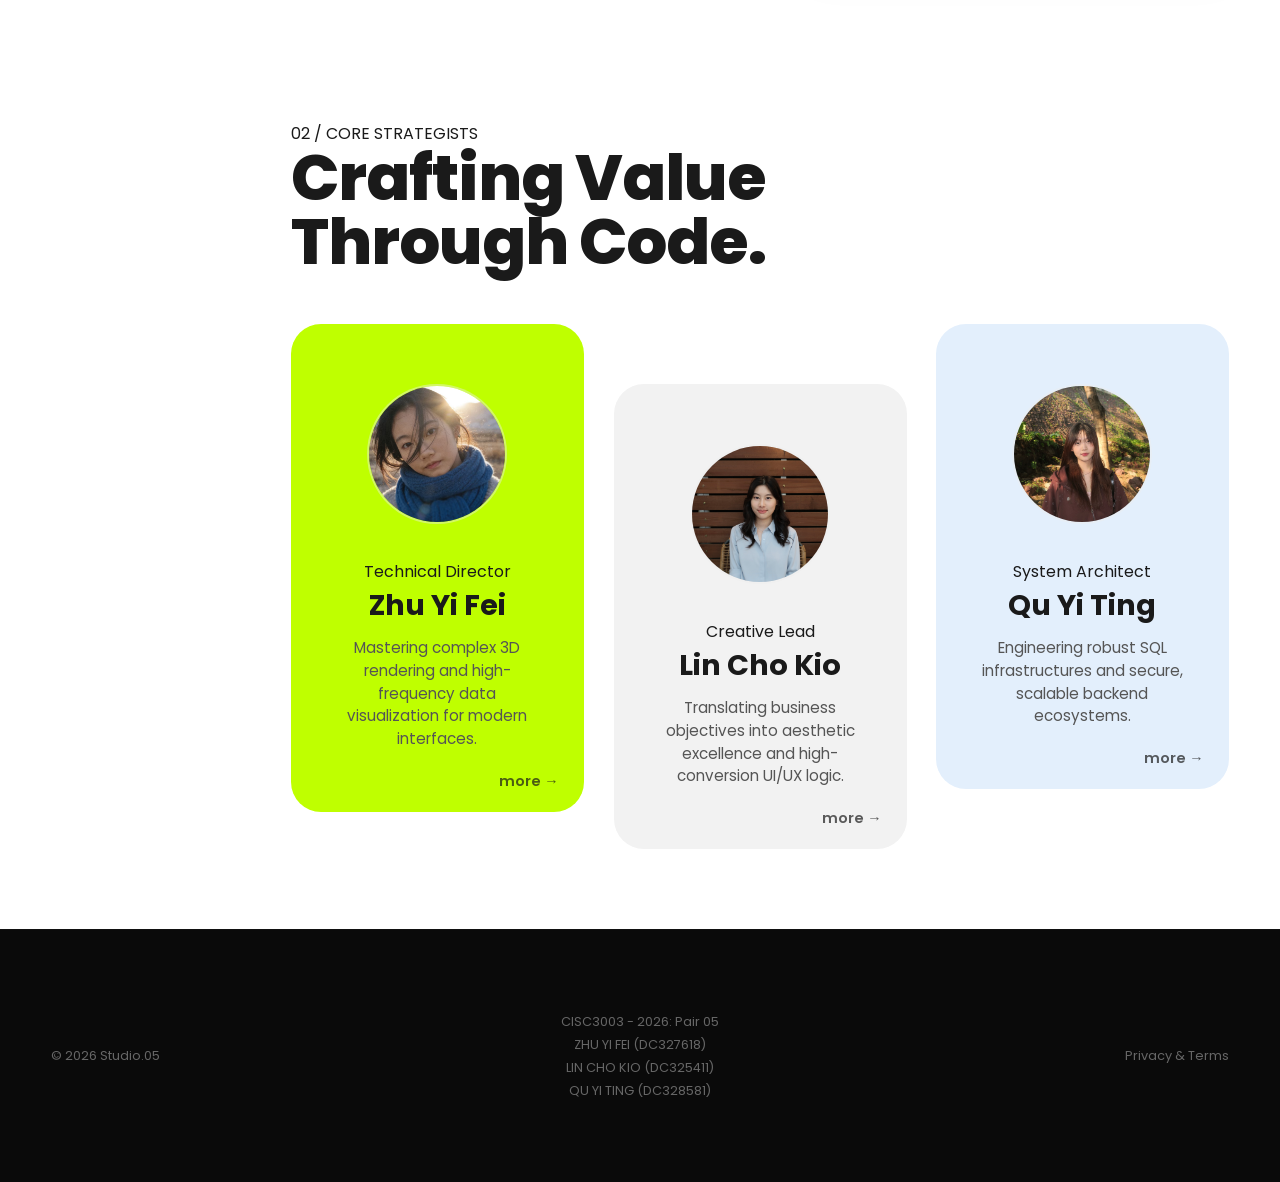
==== commit 2fb7038b: "Update index.html" ====
--- a/index.html
+++ b/index.html
@@ -19,7 +19,7 @@
                 <span></span>
             </div>
             <ul class="nav-links" id="nav-list">
-                <li><a href="cisc3003-PairAssgn.html" class="active">Home</a></li>
+                <li><a href="index.html" class="active">Home</a></li>
                 <li><a href="cisc3003-PairAssgn-Profile.html">Profile</a></li>
                 <li><a href="cisc3003-PairAssgn-Summary.html">Summary</a></li>
                 <li><a href="cisc3003-PairAssgn-Showcase.html">Showcase</a></li>
@@ -141,29 +141,32 @@
 
     <script>
         document.addEventListener('DOMContentLoaded', () => {
-            // 1. 侧边栏高亮逻辑
+            // 1. 侧边栏高亮逻辑 (ScrollSpy)
             const sections = document.querySelectorAll('section[id]');
             const sidebarLinks = document.querySelectorAll('.sidebar a');
-
-            window.addEventListener('scroll', () => {
+    
+            const updateActiveSection = () => {
                 let currentSection = '';
-                const scrollPos = window.scrollY + (window.innerHeight / 3);
-
+                
                 sections.forEach(section => {
-                    if (scrollPos >= section.offsetTop) {
+                    const rect = section.getBoundingClientRect();
+                    if (rect.top <= 200) {
                         currentSection = section.id;
                     }
                 });
-
+    
                 sidebarLinks.forEach(link => {
                     link.classList.remove('active-section');
                     if (link.getAttribute('href') === `#${currentSection}`) {
                         link.classList.add('active-section');
                     }
                 });
-            });
-
-            // 2. 动效触发逻辑
+            };
+    
+            window.addEventListener('scroll', updateActiveSection);
+            updateActiveSection(); // 初始化执行一次
+    
+            // 2. 动效触发逻辑 (Intersection Observer)
             const revealObserver = new IntersectionObserver((entries) => {
                 entries.forEach(entry => {
                     if (entry.isIntersecting) {
@@ -174,30 +177,30 @@
                 threshold: 0.15,
                 rootMargin: "0px 0px -50px 0px" 
             });
-
-            // 选取三种动效类型的元素并监听
+    
             const animatedEls = document.querySelectorAll('.reveal, .reveal-left, .reveal-zoom');
             animatedEls.forEach(el => revealObserver.observe(el));
-        });
-
-        const menuBtn = document.getElementById('mobile-menu-btn');
-        const navList = document.getElementById('nav-list');
-
-        menuBtn.addEventListener('click', () => {
-            // 切换菜单显示/隐藏
-            navList.classList.toggle('show');
-            // 切换汉堡图标动画效果
-            menuBtn.classList.toggle('open');
-        });
-
-        // 点击菜单项后自动关闭（提升体验）
-        document.querySelectorAll('.nav-links a').forEach(link => {
-            link.addEventListener('click', () => {
-                navList.classList.remove('show');
-                menuBtn.classList.remove('open');
-            });
+    
+            // 3. 移动端菜单逻辑
+            const menuBtn = document.getElementById('mobile-menu-btn');
+            const navList = document.getElementById('nav-list');
+    
+            if (menuBtn && navList) {
+                menuBtn.addEventListener('click', () => {
+                    navList.classList.toggle('show');
+                    menuBtn.classList.toggle('open');
+                });
+    
+                // 点击菜单项后自动关闭
+                document.querySelectorAll('.nav-links a').forEach(link => {
+                    link.addEventListener('click', () => {
+                        navList.classList.remove('show');
+                        menuBtn.classList.remove('open');
+                    });
+                });
+            }
         });
     </script>
 
 </body>
-</html>+</html>
--- a/css/cisc3003-PairAssgn.css
+++ b/css/cisc3003-PairAssgn.css
@@ -1,7 +1,6 @@
 /* ============================================================
    页面通用 CSS
    ============================================================ */
-
 :root {
     --accent-green: #bfff00;
     --dark-bg: #0a0a0a;
@@ -13,11 +12,11 @@
     width: 100%;
     margin: 0;
     padding: 0;
-    overflow-x: hidden; /* 核心：禁止横向溢出 */
+    overflow-x: clip;
     position: relative;
 }
-* { box-sizing: border-box; margin: 0; padding: 0;max-width: 100% !important; }
-body { font-family: 'Poppins', sans-serif; background: #fff; scroll-behavior: smooth; color: #1a1a1a; overflow-x: hidden; }
+* { box-sizing: border-box; margin: 0; padding: 0; }
+body { font-family: 'Poppins', sans-serif; background: #fff; scroll-behavior: smooth; color: #1a1a1a; }
 .wrapper { width: 92%; max-width: 1200px; margin: 0 auto; }
 
 /* 导航栏 */
@@ -36,12 +35,11 @@
     width: 25px;
     height: 18px;
 }
-
 .hamburger span {
     display: block;
     height: 3px;
     width: 100%;
-    background-color: #333; /* 对应你设计的深色文字 */
+    background-color: #333;
     border-radius: 3px;
     transition: all 0.3s ease;
 }
@@ -54,16 +52,17 @@
 
 /* 布局结构 */
 .main-layout { display: flex; flex-direction: column; }
+
+/* ======================
+   手机端样式
+   ====================== */
 @media screen and (max-width: 899px) {
-    /* 容器间距调整 */
     .sidebar { 
         order: 2; 
         padding: 50px 0 80px 0; 
         width: 100%; 
         background: transparent;
     }
-
-    /* 侧边栏标题微调 */
     .sidebar-label {
         text-align: center;
         opacity: 0.4;
@@ -72,23 +71,19 @@
         letter-spacing: 3px;
         color: #ccc;
     }
-
-    /* 导航主容器 */
     .nav-wrapper {
         display: flex;
         justify-content: space-around;
-        align-items: center; /* 关键：所有内容垂直居中，锁定在虚线上 */
+        align-items: center;
         position: relative;
-        height: 100px; /* 降低高度，更加紧凑 */
+        height: 100px;
         padding: 0 5%;
         list-style: none !important;
         margin: 0;
     }
-
-    /* 直线轨道定位 */
     .track-line {
         position: absolute;
-        top: 50%; /* 定位在容器正中心 */
+        top: 50%;
         left: 0;
         width: 100%;
         height: 2px;
@@ -97,14 +92,11 @@
         opacity: 0.6;
         pointer-events: none;
     }
-
     .track-line svg {
         width: 100%;
         height: 100%;
         display: block;
     }
-
-    /* 列表项布局 */
     .nav-wrapper li {
         position: relative;
         z-index: 5;
@@ -114,21 +106,16 @@
         align-items: center;
         justify-content: center;
     }
-
-    /* 站点圆点：始终在虚线上 */
     .nav-wrapper li::after {
         content: "";
         width: 10px;
         height: 10px;
-        background: #CCFF00; /* 荧光黄绿 */
+        background: #CCFF00;
         border-radius: 50%;
         box-shadow: 0 0 12px rgba(204, 255, 0, 0.6);
         position: relative;
         z-index: 10;
-        /* 由 flex 居中自动对齐虚线 */
-    }
-
-    /* 链接文字：去掉背景，上下错开 */
+    }
     .nav-wrapper li a {
         position: absolute;
         font-size: 0.6rem !important;
@@ -140,106 +127,87 @@
         padding: 0 !important;
         transition: 0.3s ease;
     }
-
-    /* 奇数项文字上移，偶数项文字下移 */
     .nav-wrapper li:nth-child(odd) a {
         transform: translateY(-28px);
     }
     .nav-wrapper li:nth-child(even) a {
         transform: translateY(28px);
     }
-
-    /* Active 状态：颜色高亮，去除边框 */
     .nav-wrapper li a.active-section {
-        color: #99CC00 !important; /* 稍微深一点的荧光色保证易读 */
+        color: #99CC00 !important;
         border: none !important;
     }
 
-    .sidebar-sticky { position: static; }
-}
-
+    /* 手机端关闭 sticky */
+    .sidebar-sticky {
+        position: static !important;
+        top: auto !important;
+    }
+}
+
+/* ======================
+   超小屏手机
+   ====================== */
 @media (max-width: 767px) {
-    /* 1. Header 整体微调 */
     .header {
         padding: 18px 0;
-        background: rgba(10, 10, 10, 0.98); /* 极深色背景，带一点透明 */
-        backdrop-filter: blur(10px); /* 磨砂玻璃效果，高级感来源 */
-    }
-
-    /* 2. 汉堡图标：改为荧光色，增加对比度 */
+        background: rgba(10, 10, 10, 0.98);
+        backdrop-filter: blur(10px);
+    }
     .hamburger {
         display: flex;
-        z-index: 1001; /* 确保在菜单之上 */
+        z-index: 1001;
     }
     .hamburger span {
-        background-color: var(--accent-green); /* 使用你的主题绿色 */
-        height: 2px; /* 细一点更精致 */
+        background-color: var(--accent-green);
+        height: 2px;
         width: 22px;
     }
-
-    /* 3. 导航菜单：全屏/半屏覆盖，风格统一 */
     .nav-links {
         display: flex;
         flex-direction: column;
-        justify-content: center; /* 居中排列 */
+        justify-content: center;
         align-items: center;
-        
-        /* 定位逻辑 */
-        position: fixed; /* 改为 fixed 锁定全屏 */
+        position: fixed;
         top: 0;
-        right: -100%; /* 默认藏在右侧 */
+        right: -100%;
         width: 100%;
         height: 100vh;
-        
-        background-color: var(--dark-bg); /* 跟 Hero Section 颜色统一 */
-        transition: all 0.5s cubic-bezier(0.77, 0.2, 0.05, 1.0); /* 丝滑平移 */
+        background-color: var(--dark-bg);
+        transition: all 0.5s cubic-bezier(0.77, 0.2, 0.05, 1.0);
         box-shadow: none;
         z-index: 1000;
         padding: 0;
-
-        visibility: hidden; /* 隐藏时不响应鼠标，也不被截图工具误读 */
-        pointer-events: none; /* 彻底禁止点击穿透 */
-    }
-
-    /* 激活状态：从右侧划入 */
+        visibility: hidden;
+        pointer-events: none;
+    }
     .nav-links.show {
         right: 0;
-        display: flex !important;
-
-        visibility: visible; /* 显示时恢复可见 */
-        pointer-events: auto; /* 显示时恢复点击 */
-    }
-
-    /* 4. 菜单文字：加大字号，增加间距 */
+        visibility: visible;
+        pointer-events: auto;
+    }
     .nav-links li {
         margin: 20px 0;
         opacity: 0;
         transform: translateX(20px);
         transition: 0.4s;
     }
-
-    /* 当菜单显示时，文字产生位移动画 */
     .nav-links.show li {
         opacity: 1;
         transform: translateX(0);
     }
-
     .nav-links a {
-        font-size: 1.8rem !important; /* 加大字号 */
+        font-size: 1.8rem !important;
         font-weight: 700;
         letter-spacing: 2px;
         text-transform: uppercase;
-        color: #555; /* 默认灰色 */
+        color: #555;
         transition: 0.3s;
     }
-
     .nav-links a.active, .nav-links a:hover {
         color: var(--accent-green) !important;
-        text-shadow: 0 0 15px rgba(191, 255, 0, 0.4); /* 荧光发光感 */
-    }
-
-    /* 5. 汉堡变 X 后的处理 */
-    /* 汉堡图标点击后的 X 变形效果 (可选) */
+        text-shadow: 0 0 15px rgba(191, 255, 0, 0.4);
+    }
     .hamburger.open span:nth-child(1) {
         transform: translateY(8px) rotate(45deg);
     }
@@ -249,40 +217,88 @@
     .hamburger.open span:nth-child(3) {
         transform: translateY(-8px) rotate(-45deg);
     }
-
     .hamburger.open span {
-        background-color: #fff; /* 变 X 时转为白色，防止在深色背景看不见 */
-    }
-
-    .footer-container {
-        font-size: 0.5rem; /* 缩小字体 */
-    }
-    .footer-side {
-        flex: 0 0 125px!important; /* 缩小两侧宽度，避免挤爆 */
-        font-size: 0.5rem!important; 
-    }
-    .footer-main {
-        font-size: 0.5rem!important;
-    }
+        background-color: #fff;
+    }
+    .footer-container { font-size: 0.5rem; }
+    .footer-side { flex: 0 0 125px!important; font-size: 0.5rem!important; }
+    .footer-main { font-size: 0.5rem!important; }
     .brand { font-size: 0.8rem !important; }
 }
 
-    
+/* ======================
+   电脑端（≥900px）
+   侧边栏悬浮 核心修复版
+   ====================== */
+
 @media screen and (min-width: 900px) {
     .header {
         padding: 18px 0;
-        background: rgba(10, 10, 10, 0.98); /* 极深色背景，带一点透明 */
-        backdrop-filter: blur(10px); /* 磨砂玻璃效果，高级感来源 */
-    }
-    .main-layout { flex-direction: row; }
-    .sidebar { flex: 0 0 160px; padding-top: 50px; }
-    .content-area { flex: 1; padding-left: 60px; }
-    .wave-track { display: none; }
-    .track-line { display: none; }
-}
-.sidebar-sticky { position: sticky; top: 120px; }
+        background: rgba(10, 10, 10, 0.98);
+        backdrop-filter: blur(10px);
+    }
+    .main-layout {
+        display: flex;
+        flex-direction: row;
+        align-items: flex-start;
+    }
+    /* 侧边栏容器 */
+
+    .sidebar {
+        width: 180px;
+        padding-top: 50px;
+        flex-shrink: 0;
+        align-self: stretch; 
+        position: relative;
+        height: auto;
+    }
+    .sidebar-sticky {
+        position: -webkit-sticky; /* 兼容 Safari */
+        position: sticky !important;
+        top: 120px !important; 
+        height: fit-content; 
+        z-index: 10;
+    }
+    /* 强制电脑端目录恢复正常垂直布局 */
+    .nav-wrapper {
+        display: block !important;
+        height: auto !important;
+        position: static !important;
+        padding: 0 !important;
+    }
+    .track-line {
+        display: none !important;
+    }
+    .nav-wrapper li {
+        display: block !important;
+        position: static !important;
+        margin-bottom: 12px !important;
+    }
+    .nav-wrapper li::after {
+        display: none !important;
+    }
+    .nav-wrapper li a {
+        position: static !important;
+        transform: none !important;
+        font-size: 0.95rem !important;
+        color: #999 !important;
+    }
+    .nav-wrapper li a:hover {
+        color: var(--accent-green) !important;
+        padding-left: 8px;
+    }
+
+    /* 内容区 */
+    .content-area {
+        flex: 1;
+        padding-left: 60px;
+        min-width: 0;
+    }
+}
+
 .sidebar-label { font-size: 0.8rem; color: #ccc; margin-bottom: 20px; display: block; letter-spacing: 2px; }
-/* 统一所有页面侧边栏样式 + 平滑动画（全页面生效） */
+
+/* 侧边栏链接样式 */
 .sidebar a,
 .profile-nav-links li a,
 .qual-nav-links li a,
@@ -292,20 +308,18 @@
     font-size: 1rem;
     display: block;
     margin-bottom: 15px;
-    transition: 0.3s ease; /* 统一平滑动画 */
-    white-space: nowrap !important;   /* 强制不换行 */
-    overflow: hidden !important;       /* 隐藏超出部分 */
-    text-overflow: ellipsis !important; /* 超出显示 ... */
-}
-
-/* 统一所有页面侧边栏悬停效果 */
+    transition: 0.3s ease;
+    white-space: nowrap !important;
+    overflow: hidden !important;
+    text-overflow: ellipsis !important;
+}
 .sidebar a:hover,
 .profile-nav-links li a:hover,
 .qual-nav-links li a:hover,
 .summary-page-body .profile-nav-links li a:hover {
     color: var(--accent-green);
-    padding-left: 10px; /* 悬停左移 */
-}/* 侧边栏当前章节自动高亮样式 */
+    padding-left: 10px;
+}
 .sidebar a.active-section {
   background: transparent;
   padding: 6px 10px;
@@ -313,7 +327,8 @@
   color: var(--accent-green) !important;
   font-weight: 600;
 }
-/* 强制清除所有侧边栏列表小圆点（全页面生效） */
+
+/* 清除列表样式 */
 .sidebar ul,
 .profile-nav-links,
 .qual-nav-links,
@@ -327,14 +342,14 @@
     list-style: none !important;
 }
 
-/* 通用板块设置 */
+/* 通用板块 */
 .section-common { padding: 80px 0; }
 .big-topic-title { font-size: clamp(2.5rem, 5vw, 4rem); font-weight: 800; line-height: 1; margin-bottom: 50px; letter-spacing: -1px; }
 .big-text { font-size: 1.3rem; line-height: 1.6; color: #555; max-width: 750px; margin-bottom: 40px; }
 img {
-    max-width: 100%; /* 图片最大宽度不能超过父元素 */
-    height: auto;    /* 保持比例，防止拉伸变形 */
-    display: block;  /* 消除图片底部的微小缝隙 */
+    max-width: 100%;
+    height: auto;
+    display: block;
 }
 /* ============================================================
    HOME 页面专用 CSS
@@ -483,11 +498,6 @@
         margin-top: 60px; /* 营造交错感 */
     }
 
-    .content-area { 
-        flex: 1; 
-        padding-left: 60px;
-        min-width: 0 !important; /* 强制允许内容区收缩，不撑开父级 */
-    }
 }
 
 /* 响应式适配 */
@@ -1449,4 +1459,4 @@
 /* 第2根线 */
 .roadmap-line .line:nth-child(4) { transition-delay: 1.0s; }
 /* 第3个点 (2026) */
-.roadmap-line .dot:nth-child(5) { transition-delay: 1.4s; }+.roadmap-line .dot:nth-child(5) { transition-delay: 1.4s; }
